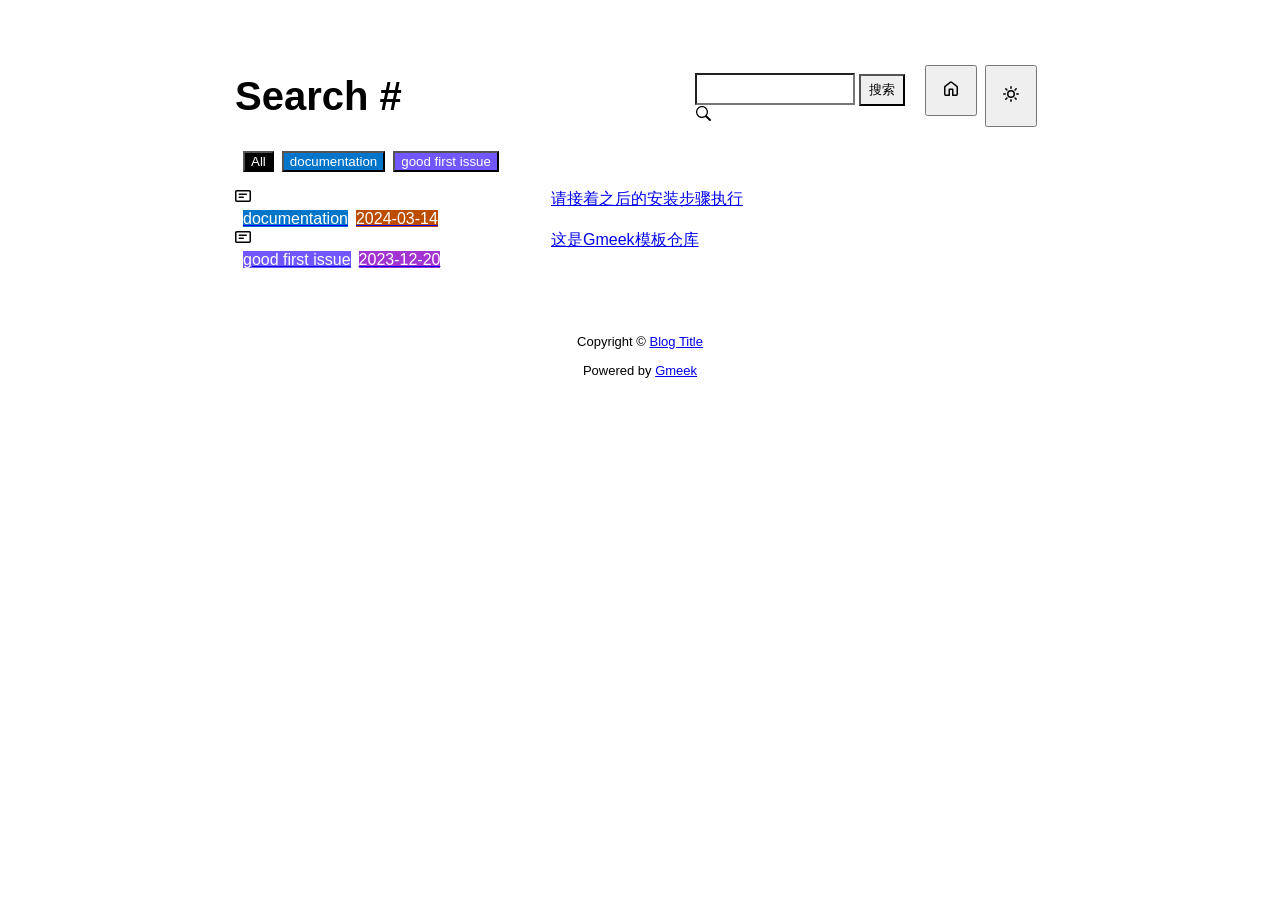
==== docs/tag.html @ 9e06948f "Initial commit" ====
<!DOCTYPE html>
<html data-color-mode="light" data-dark-theme="dark" data-light-theme="light" lang="zh-CN">
<head>
    <meta content="text/html; charset=utf-8" http-equiv="content-type" />
    <meta name="viewport" content="width=device-width,initial-scale=1.0">
    <meta http-equiv="X-UA-Compatible" content="IE=edge">
    <link href="//cdn.staticfile.org/Primer/21.0.7/primer.css" rel="stylesheet" />
    <link rel="icon" href="https://github.githubassets.com/favicons/favicon.svg">
    <script>
        if(localStorage.getItem("meek_theme")==null){}
        else if(localStorage.getItem("meek_theme")=="dark"){document.getElementsByTagName("html")[0].attributes.getNamedItem("data-color-mode").value="dark";}
        else if(localStorage.getItem("meek_theme")=="light"){document.getElementsByTagName("html")[0].attributes.getNamedItem("data-color-mode").value="light";}
    </script>
    
<meta name="description" content="Blog Title search page">
<title>Blog Title - Tag</title>

</head>
<style>
body{box-sizing: border-box;min-width: 200px;max-width: 900px;margin: 20px auto;padding: 45px;font-size: 16px;font-family: sans-serif;line-height: 1.25;}
#header{display:flex;padding-bottom:8px;border-bottom: 1px solid var(--borderColor-muted, var(--color-border-muted));margin-bottom: 16px;}
#footer {margin-top:64px; text-align: center;font-size: small;}

</style>

<style>
.tagTitle{margin:auto 0;font-size:40px;font-weight:bold;overflow:hidden;white-space:nowrap;text-overflow:ellipsis;}
.title-right{display:flex;margin:auto 0 0 auto;}
.title-right .circle{padding: 14px 16px;margin-right:8px;}

.subnav-search{width:222px;margin-top:8px;margin-right:8px;}
.subnav-search-input{width:160px;border-top-right-radius:0px;border-bottom-right-radius:0px;}
.subnav-search button{padding:5px 8px;border-top-left-radius:0px;border-bottom-left-radius:0px;}

.SideNav-icon{margin-right: 16px}
.Label{color: #fff;margin-left:8px;}
.genTime{float: right;}
.d-flex{min-width:0;}
.listTitle{overflow:hidden;white-space:nowrap;text-overflow: ellipsis;max-width: 100%;}
.listLabels{white-space:nowrap;}

@media (max-width: 600px) {
    body { padding: 8px;}
    .tagTitle{display:none;}
    .LabelTime{display:none;}
}
</style>


<body>
    <div id="header">
<span class="tagTitle"><span>Loading</span><span class="AnimatedEllipsis"></span></span>
<div class="title-right">
    <div class="subnav-search">
        <input type="search" class="form-control subnav-search-input float-left" aria-label="Search site" value="" style="height:32px;">
        <button class="btn float-left" type="submit" onclick="javascript:searchShow()">搜索</button>
        <svg class="subnav-search-icon octicon octicon-search" width="16" height="16" viewBox="0 0 16 16" aria-hidden="true">
            <path id="searchSVG" fill-rule="evenodd" d=""></path>
        </svg>
    </div>
    <a href="https://Meekdai.github.io/Gmeek-template"><button id="buttonHome" class="btn btn-invisible circle" title="首页">
        <svg class="octicon" width="16" height="16">
            <path id="pathHome" fill-rule="evenodd" d="M6.906.664a1.749 1.749 0 0 1 2.187 0l5.25 4.2c.415.332.657.835.657 1.367v7.019A1.75 1.75 0 0 1 13.25 15h-3.5a.75.75 0 0 1-.75-.75V9H7v5.25a.75.75 0 0 1-.75.75h-3.5A1.75 1.75 0 0 1 1 13.25V6.23c0-.531.242-1.034.657-1.366l5.25-4.2Zm1.25 1.171a.25.25 0 0 0-.312 0l-5.25 4.2a.25.25 0 0 0-.094.196v7.019c0 .138.112.25.25.25H5.5V8.25a.75.75 0 0 1 .75-.75h3.5a.75.75 0 0 1 .75.75v5.25h2.75a.25.25 0 0 0 .25-.25V6.23a.25.25 0 0 0-.094-.195Z"></path>
        </svg>
    </button></a>
    <button class="btn btn-invisible circle" onclick="modeSwitch()" title="切换主题">
        <svg class="octicon" width="16" height="16" >
            <path id="themeSwitch" fill-rule="evenodd"></path>
        </svg>
    </button>
</div>
</div>
    <div id="content">
<div id="tagLable" style="margin-bottom: 16px;"></div>
<nav class="SideNav"></nav>
<div class="notFind" style="display:none;font-size:24px;margin:8px;">Not Find</div>
</div>
    <div id="footer">Copyright © <span id="year"></span><a href="https://Meekdai.github.io/Gmeek-template"> Blog Title </a>
<p>
<span id="runday"></span>Powered by <a href="https://meekdai.com/Gmeek.html" target="_blank">Gmeek</a>
</p>

<script>
if(""!=""){
    var now=new Date();
    var startSite=new Date("");
    var diff=now.getTime()-startSite.getTime();
    var diffDay=Math.floor(diff/(1000*60*60*24));
    document.getElementById("year").innerHTML=now.getFullYear();
    if(""!=""){document.getElementById("runday").innerHTML=" • "+"网站运行"+diffDay+"天"+" • ";}
    else{document.getElementById("runday").innerHTML="网站运行"+diffDay+"天"+" • ";}
}
</script>
</div>
</body>
<script>
var IconList={'post': 'M0 3.75C0 2.784.784 2 1.75 2h12.5c.966 0 1.75.784 1.75 1.75v8.5A1.75 1.75 0 0 1 14.25 14H1.75A1.75 1.75 0 0 1 0 12.25Zm1.75-.25a.25.25 0 0 0-.25.25v8.5c0 .138.112.25.25.25h12.5a.25.25 0 0 0 .25-.25v-8.5a.25.25 0 0 0-.25-.25ZM3.5 6.25a.75.75 0 0 1 .75-.75h7a.75.75 0 0 1 0 1.5h-7a.75.75 0 0 1-.75-.75Zm.75 2.25h4a.75.75 0 0 1 0 1.5h-4a.75.75 0 0 1 0-1.5Z', 'link': 'm7.775 3.275 1.25-1.25a3.5 3.5 0 1 1 4.95 4.95l-2.5 2.5a3.5 3.5 0 0 1-4.95 0 .751.751 0 0 1 .018-1.042.751.751 0 0 1 1.042-.018 1.998 1.998 0 0 0 2.83 0l2.5-2.5a2.002 2.002 0 0 0-2.83-2.83l-1.25 1.25a.751.751 0 0 1-1.042-.018.751.751 0 0 1-.018-1.042Zm-4.69 9.64a1.998 1.998 0 0 0 2.83 0l1.25-1.25a.751.751 0 0 1 1.042.018.751.751 0 0 1 .018 1.042l-1.25 1.25a3.5 3.5 0 1 1-4.95-4.95l2.5-2.5a3.5 3.5 0 0 1 4.95 0 .751.751 0 0 1-.018 1.042.751.751 0 0 1-1.042.018 1.998 1.998 0 0 0-2.83 0l-2.5 2.5a1.998 1.998 0 0 0 0 2.83Z', 'about': 'M10.561 8.073a6.005 6.005 0 0 1 3.432 5.142.75.75 0 1 1-1.498.07 4.5 4.5 0 0 0-8.99 0 .75.75 0 0 1-1.498-.07 6.004 6.004 0 0 1 3.431-5.142 3.999 3.999 0 1 1 5.123 0ZM10.5 5a2.5 2.5 0 1 0-5 0 2.5 2.5 0 0 0 5 0Z', 'sun': 'M8 10.5a2.5 2.5 0 100-5 2.5 2.5 0 000 5zM8 12a4 4 0 100-8 4 4 0 000 8zM8 0a.75.75 0 01.75.75v1.5a.75.75 0 01-1.5 0V.75A.75.75 0 018 0zm0 13a.75.75 0 01.75.75v1.5a.75.75 0 01-1.5 0v-1.5A.75.75 0 018 13zM2.343 2.343a.75.75 0 011.061 0l1.06 1.061a.75.75 0 01-1.06 1.06l-1.06-1.06a.75.75 0 010-1.06zm9.193 9.193a.75.75 0 011.06 0l1.061 1.06a.75.75 0 01-1.06 1.061l-1.061-1.06a.75.75 0 010-1.061zM16 8a.75.75 0 01-.75.75h-1.5a.75.75 0 010-1.5h1.5A.75.75 0 0116 8zM3 8a.75.75 0 01-.75.75H.75a.75.75 0 010-1.5h1.5A.75.75 0 013 8zm10.657-5.657a.75.75 0 010 1.061l-1.061 1.06a.75.75 0 11-1.06-1.06l1.06-1.06a.75.75 0 011.06 0zm-9.193 9.193a.75.75 0 010 1.06l-1.06 1.061a.75.75 0 11-1.061-1.06l1.06-1.061a.75.75 0 011.061 0z', 'moon': 'M9.598 1.591a.75.75 0 01.785-.175 7 7 0 11-8.967 8.967.75.75 0 01.961-.96 5.5 5.5 0 007.046-7.046.75.75 0 01.175-.786zm1.616 1.945a7 7 0 01-7.678 7.678 5.5 5.5 0 107.678-7.678z', 'search': 'M15.7 13.3l-3.81-3.83A5.93 5.93 0 0 0 13 6c0-3.31-2.69-6-6-6S1 2.69 1 6s2.69 6 6 6c1.3 0 2.48-.41 3.47-1.11l3.83 3.81c.19.2.45.3.7.3.25 0 .52-.09.7-.3a.996.996 0 0 0 0-1.41v.01zM7 10.7c-2.59 0-4.7-2.11-4.7-4.7 0-2.59 2.11-4.7 4.7-4.7 2.59 0 4.7 2.11 4.7 4.7 0 2.59-2.11 4.7-4.7 4.7z', 'rss': 'M2.002 2.725a.75.75 0 0 1 .797-.699C8.79 2.42 13.58 7.21 13.974 13.201a.75.75 0 0 1-1.497.098 10.502 10.502 0 0 0-9.776-9.776.747.747 0 0 1-.7-.798ZM2.84 7.05h-.002a7.002 7.002 0 0 1 6.113 6.111.75.75 0 0 1-1.49.178 5.503 5.503 0 0 0-4.8-4.8.75.75 0 0 1 .179-1.489ZM2 13a1 1 0 1 1 2 0 1 1 0 0 1-2 0Z', 'upload': 'M2.75 14A1.75 1.75 0 0 1 1 12.25v-2.5a.75.75 0 0 1 1.5 0v2.5c0 .138.112.25.25.25h10.5a.25.25 0 0 0 .25-.25v-2.5a.75.75 0 0 1 1.5 0v2.5A1.75 1.75 0 0 1 13.25 14Z M11.78 4.72a.749.749 0 1 1-1.06 1.06L8.75 3.811V9.5a.75.75 0 0 1-1.5 0V3.811L5.28 5.78a.749.749 0 1 1-1.06-1.06l3.25-3.25a.749.749 0 0 1 1.06 0l3.25 3.25Z', 'github': 'M8 0c4.42 0 8 3.58 8 8a8.013 8.013 0 0 1-5.45 7.59c-.4.08-.55-.17-.55-.38 0-.27.01-1.13.01-2.2 0-.75-.25-1.23-.54-1.48 1.78-.2 3.65-.88 3.65-3.95 0-.88-.31-1.59-.82-2.15.08-.2.36-1.02-.08-2.12 0 0-.67-.22-2.2.82-.64-.18-1.32-.27-2-.27-.68 0-1.36.09-2 .27-1.53-1.03-2.2-.82-2.2-.82-.44 1.1-.16 1.92-.08 2.12-.51.56-.82 1.28-.82 2.15 0 3.06 1.86 3.75 3.64 3.95-.23.2-.44.55-.51 1.07-.46.21-1.61.55-2.33-.66-.15-.24-.6-.83-1.23-.82-.67.01-.27.38.01.53.34.19.73.9.82 1.13.16.45.68 1.31 2.69.94 0 .67.01 1.3.01 1.49 0 .21-.15.45-.55.38A7.995 7.995 0 0 1 0 8c0-4.42 3.58-8 8-8Z', 'home': 'M6.906.664a1.749 1.749 0 0 1 2.187 0l5.25 4.2c.415.332.657.835.657 1.367v7.019A1.75 1.75 0 0 1 13.25 15h-3.5a.75.75 0 0 1-.75-.75V9H7v5.25a.75.75 0 0 1-.75.75h-3.5A1.75 1.75 0 0 1 1 13.25V6.23c0-.531.242-1.034.657-1.366l5.25-4.2Zm1.25 1.171a.25.25 0 0 0-.312 0l-5.25 4.2a.25.25 0 0 0-.094.196v7.019c0 .138.112.25.25.25H5.5V8.25a.75.75 0 0 1 .75-.75h3.5a.75.75 0 0 1 .75.75v5.25h2.75a.25.25 0 0 0 .25-.25V6.23a.25.25 0 0 0-.094-.195Z'};
var utterancesLoad=0;
if(localStorage.getItem("meek_theme")==null){localStorage.setItem("meek_theme","light");changeLight();}
else if(localStorage.getItem("meek_theme")=="dark"){changeDark();}
else if(localStorage.getItem("meek_theme")=="light"){changeLight();}

function changeDark(){
    document.getElementsByTagName("html")[0].attributes.getNamedItem("data-color-mode").value="dark";
    document.getElementById("themeSwitch").setAttribute("d",value=IconList["moon"]);
    document.getElementById("themeSwitch").parentNode.style.color="#00f0ff";
    if(utterancesLoad==1){utterancesTheme("dark-blue");}
}
function changeLight(){
    document.getElementsByTagName("html")[0].attributes.getNamedItem("data-color-mode").value="light";
    document.getElementById("themeSwitch").setAttribute("d",value=IconList["sun"]);
    document.getElementById("themeSwitch").parentNode.style.color="#ff5000";
    if(utterancesLoad==1){utterancesTheme("github-light");}
}
function modeSwitch(){
    if(document.getElementsByTagName("html")[0].attributes[0].value=="light"){changeDark();localStorage.setItem("meek_theme","dark");}
    else{changeLight();localStorage.setItem("meek_theme","light");}
}
function utterancesTheme(theme){
    const message = {type: 'set-theme',theme: theme};
    const iframe = document.getElementsByClassName('utterances-frame')[0];
    iframe.contentWindow.postMessage(message, 'https://utteranc.es');
}

console.log("\n %c Gmeek last %c https://github.com/Meekdai/Gmeek \n\n", "color: #fff; background-image: linear-gradient(90deg, rgb(47, 172, 178) 0%, rgb(45, 190, 96) 100%); padding:5px 1px;", "background-image: linear-gradient(90deg, rgb(45, 190, 96) 0%, rgb(255, 255, 255) 100%); padding:5px 0;");
</script>

<script>
document.getElementById("searchSVG").setAttribute("d",IconList["search"]);

tagList=[];
jsonData='';
let requestJson="postList.json"
let request=new XMLHttpRequest();
request.open("GET",requestJson);
request.responseType='text';
request.send();
request.onload=function(){
    jsonData=JSON.parse(request.response);
    console.log(jsonData);
    showList();
    setClassDisplay(decodeURI(window.location.hash.slice(1)));
}

function showList(){
    let SideNav=document.getElementsByClassName("SideNav")[0];
    SideNav.setAttribute("class","SideNav border");
    let tagLable=document.getElementById("tagLable");

    if(tagList.length==0){
        let showLabels=document.createElement("button");
        showLabels.setAttribute("class","Label");
        showLabels.setAttribute("style","background-color:#000");
        showLabels.innerHTML="All";
        showLabels.setAttribute("onclick","javascript:updateShowTag('All');");
        tagLable.appendChild(showLabels);
    }
    for(i in jsonData){
        if(!(tagList.includes(jsonData[i]['label']))){
            tagList.push(jsonData[i]['label']);
            let showLabels=document.createElement("button");
            showLabels.setAttribute("class","Label");
            showLabels.setAttribute("style","background-color:"+jsonData[i]['labelColor']);
            showLabels.innerHTML=jsonData[i]['label'];
            showLabels.setAttribute("onclick","javascript:updateShowTag('"+jsonData[i]['label']+"');");
            tagLable.appendChild(showLabels);
        }

        let div=document.createElement("div");
        div.setAttribute("class","lists "+jsonData[i]['label']);
        let item=document.createElement("a");
        item.setAttribute("class","SideNav-item d-flex flex-items-center flex-justify-between");
        item.setAttribute("href",jsonData[i]['postUrl']);

        let center=document.createElement("div");
        center.setAttribute("class","d-flex flex-items-center");

        svg=document.createElementNS('http://www.w3.org/2000/svg','svg');
        path=document.createElementNS("http://www.w3.org/2000/svg","path"); 
        span=document.createElement("span");
        svg.setAttributeNS(null,"class","SideNav-icon octicon");
        svg.setAttributeNS(null,"style","witdh:16px;height:16px");
        path.setAttributeNS(null, "d", IconList["post"]);
        svg.appendChild(path);

        let title=document.createElement("span");
        title.setAttribute("class","listTitle");
        title.innerHTML=jsonData[i]['postTitle'];
        center.appendChild(svg);
        center.appendChild(title);

        let listLabels=document.createElement("div");
        listLabels.setAttribute("class","listLabels");
        let LabelName=document.createElement("span");
        LabelName.setAttribute("class","Label LabelName");
        LabelName.setAttribute("style","background-color:"+jsonData[i]['labelColor']);
        LabelName.innerHTML=jsonData[i]['label'];
        listLabels.appendChild(LabelName);
        let LabelTime=document.createElement("span");
        LabelTime.setAttribute("class","Label LabelTime");
        LabelTime.setAttribute("style","background-color:"+jsonData[i]['dateLabelColor']);
        LabelTime.innerHTML=jsonData[i]['createdDate'];
        listLabels.appendChild(LabelTime);

        item.appendChild(center);
        item.appendChild(listLabels);
        div.appendChild(item);
        SideNav.appendChild(div);
    }
}

function updateShowTag(label){
    if(window.location.hash.slice(1)!=encodeURI(label)){
        window.location.hash="#"+(label);
        setClassDisplay(label);
    }
}

function setClassDisplay(lable){
    let lists = document.getElementsByClassName("lists");
    let tagTitle = document.getElementsByClassName("tagTitle")[0];
    tagTitle.innerHTML="Tag #"+lable;
    document.title=lable+" - Blog Title";
    document.getElementsByClassName("subnav-search-input")[0].value='';
    if(lable=="All"){
        for(let i = 0; i < lists.length; i++){lists[i].style.display='block';}
        document.getElementsByClassName("notFind")[0].style.display='none';
    }
    else if(tagList.indexOf(lable)!=-1){
        for(let i = 0; i < lists.length; i++){
            lists[i].style.display='none';
        }

        let lables = document.getElementsByClassName(lable);
        for(let i = 0; i < lables.length; i++){
            lables[i].style.display='block';
        }
        document.getElementsByClassName("notFind")[0].style.display='none';
    }
    else{
        document.getElementsByClassName("subnav-search-input")[0].value=lable;
        searchShow();
    }
}

function searchShow(){
    let lists = document.getElementsByClassName("lists");
    let tagTitle = document.getElementsByClassName("tagTitle")[0];
    let searchInput = document.getElementsByClassName("subnav-search-input")[0].value;
    tagTitle.innerHTML="Search #"+searchInput;
    if(searchInput==''){document.title="Search - Blog Title";}
    else{document.title=searchInput+" - Blog Title";}
    let a=0;
    window.location.hash="#"+(searchInput);
    for(let i = 0; i < lists.length; i++){
        if(lists[i].childNodes[0].childNodes[0].childNodes[1].innerHTML.toUpperCase().indexOf(searchInput.toUpperCase())==-1){lists[i].style.display='none';}
        else{lists[i].style.display='block';a=a+1;}
    }
    if(a==0){
        let notFind=document.getElementsByClassName("notFind")[0];
        notFind.style.display='block';
        notFind.innerHTML='Not Find "'+searchInput+'"';
    }
    else{document.getElementsByClassName("notFind")[0].style.display='none';}
}

</script>

</html>
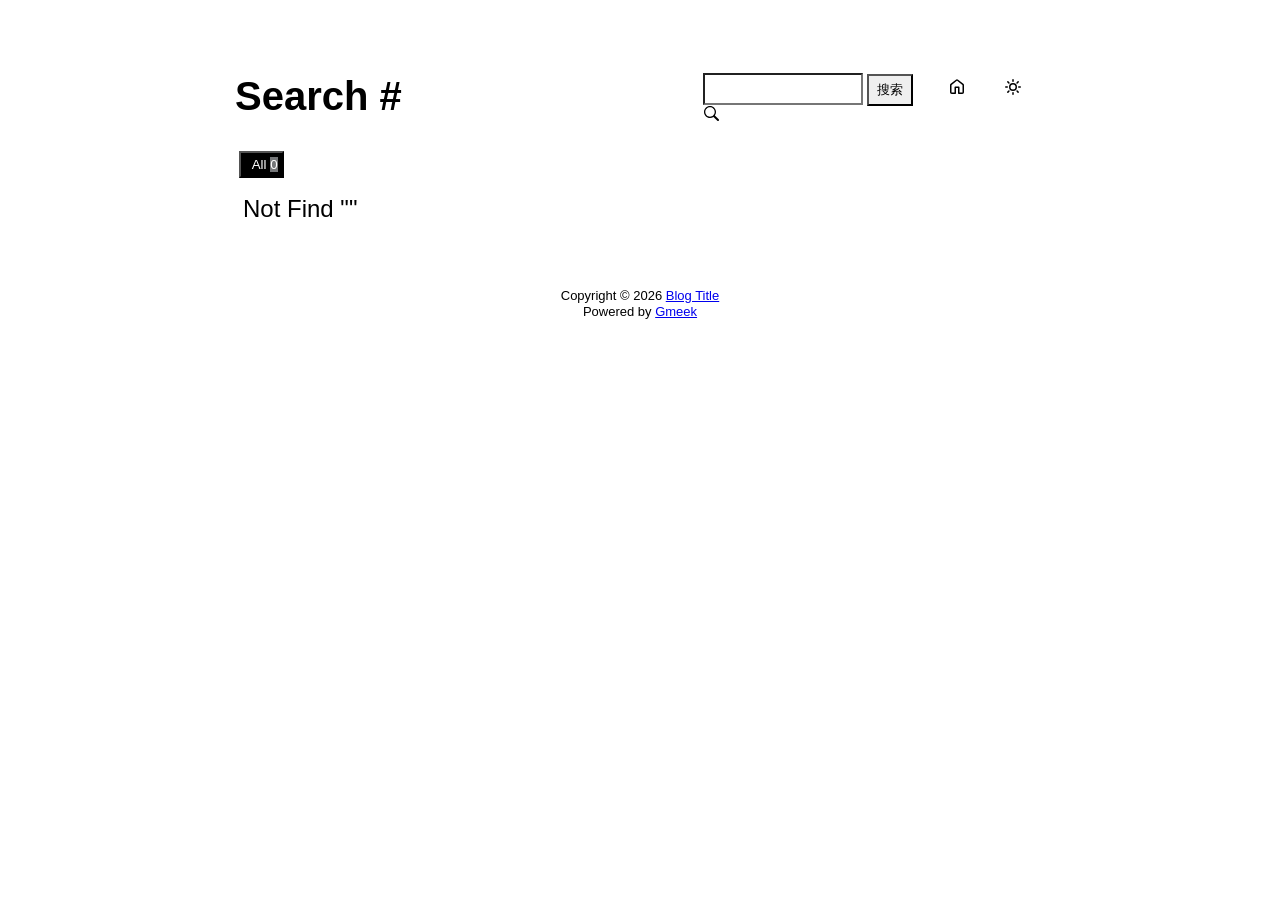
==== commit f7e269e7: "🎉auto update by Gmeek action" ====
--- a/docs/tag.html
+++ b/docs/tag.html
@@ -4,14 +4,12 @@
     <meta content="text/html; charset=utf-8" http-equiv="content-type" />
     <meta name="viewport" content="width=device-width,initial-scale=1.0">
     <meta http-equiv="X-UA-Compatible" content="IE=edge">
-    <link href="//cdn.staticfile.org/Primer/21.0.7/primer.css" rel="stylesheet" />
-    <link rel="icon" href="https://github.githubassets.com/favicons/favicon.svg">
-    <script>
-        if(localStorage.getItem("meek_theme")==null){}
-        else if(localStorage.getItem("meek_theme")=="dark"){document.getElementsByTagName("html")[0].attributes.getNamedItem("data-color-mode").value="dark";}
-        else if(localStorage.getItem("meek_theme")=="light"){document.getElementsByTagName("html")[0].attributes.getNamedItem("data-color-mode").value="light";}
+    <link href='https://mirrors.sustech.edu.cn/cdnjs/ajax/libs/Primer/21.0.7/primer.css' rel='stylesheet' />
+    
+    <link rel="icon" href="https://github.githubassets.com/favicons/favicon.svg"><script>
+        let theme = localStorage.getItem("meek_theme") || "light";
+        document.documentElement.setAttribute("data-color-mode", theme);
     </script>
-    
 <meta name="description" content="Blog Title search page">
 <title>Blog Title - Tag</title>
 
@@ -32,8 +30,11 @@
 .subnav-search-input{width:160px;border-top-right-radius:0px;border-bottom-right-radius:0px;}
 .subnav-search button{padding:5px 8px;border-top-left-radius:0px;border-bottom-left-radius:0px;}
 
-.SideNav-icon{margin-right: 16px}
-.Label{color: #fff;margin-left:8px;}
+.SideNav-icon{margin-right:16px}
+.Label{color: #fff;margin-left:4px;}
+#taglabel .Label {margin-bottom:8px;}
+.Counter{color:#fff;background-color:rgba(234, 238, 242, 0.5)}
+
 .genTime{float: right;}
 .d-flex{min-width:0;}
 .listTitle{overflow:hidden;white-space:nowrap;text-overflow: ellipsis;max-width: 100%;}
@@ -55,80 +56,81 @@
         <input type="search" class="form-control subnav-search-input float-left" aria-label="Search site" value="" style="height:32px;">
         <button class="btn float-left" type="submit" onclick="javascript:searchShow()">搜索</button>
         <svg class="subnav-search-icon octicon octicon-search" width="16" height="16" viewBox="0 0 16 16" aria-hidden="true">
-            <path id="searchSVG" fill-rule="evenodd" d=""></path>
+            <path id="searchSVG" fill-rule="evenodd"></path>
         </svg>
     </div>
-    <a href="https://Meekdai.github.io/Gmeek-template"><button id="buttonHome" class="btn btn-invisible circle" title="首页">
+    <a href="https://LazyBigK1ng.github.io" id="buttonHome" class="btn btn-invisible circle" title="首页">
         <svg class="octicon" width="16" height="16">
-            <path id="pathHome" fill-rule="evenodd" d="M6.906.664a1.749 1.749 0 0 1 2.187 0l5.25 4.2c.415.332.657.835.657 1.367v7.019A1.75 1.75 0 0 1 13.25 15h-3.5a.75.75 0 0 1-.75-.75V9H7v5.25a.75.75 0 0 1-.75.75h-3.5A1.75 1.75 0 0 1 1 13.25V6.23c0-.531.242-1.034.657-1.366l5.25-4.2Zm1.25 1.171a.25.25 0 0 0-.312 0l-5.25 4.2a.25.25 0 0 0-.094.196v7.019c0 .138.112.25.25.25H5.5V8.25a.75.75 0 0 1 .75-.75h3.5a.75.75 0 0 1 .75.75v5.25h2.75a.25.25 0 0 0 .25-.25V6.23a.25.25 0 0 0-.094-.195Z"></path>
+            <path id="pathHome" fill-rule="evenodd"></path>
         </svg>
-    </button></a>
-    <button class="btn btn-invisible circle" onclick="modeSwitch()" title="切换主题">
+    </a>
+    <a class="btn btn-invisible circle" onclick="modeSwitch()" title="切换主题">
         <svg class="octicon" width="16" height="16" >
             <path id="themeSwitch" fill-rule="evenodd"></path>
         </svg>
-    </button>
+    </a>
 </div>
 </div>
     <div id="content">
-<div id="tagLable" style="margin-bottom: 16px;"></div>
+<div id="taglabel" style="margin-bottom:8px;"></div>
 <nav class="SideNav"></nav>
 <div class="notFind" style="display:none;font-size:24px;margin:8px;">Not Find</div>
 </div>
-    <div id="footer">Copyright © <span id="year"></span><a href="https://Meekdai.github.io/Gmeek-template"> Blog Title </a>
-<p>
-<span id="runday"></span>Powered by <a href="https://meekdai.com/Gmeek.html" target="_blank">Gmeek</a>
-</p>
+    <div id="footer"><div id="footer1">Copyright © <span id="copyrightYear"></span> <a href="https://LazyBigK1ng.github.io">Blog Title</a></div>
+<div id="footer2">
+    <span id="runday"></span><span>Powered by <a href="https://meekdai.com/Gmeek.html" target="_blank">Gmeek</a></span>
+</div>
 
 <script>
+var now=new Date();
+document.getElementById("copyrightYear").innerHTML=now.getFullYear();
+
 if(""!=""){
-    var now=new Date();
     var startSite=new Date("");
     var diff=now.getTime()-startSite.getTime();
     var diffDay=Math.floor(diff/(1000*60*60*24));
-    document.getElementById("year").innerHTML=now.getFullYear();
-    if(""!=""){document.getElementById("runday").innerHTML=" • "+"网站运行"+diffDay+"天"+" • ";}
-    else{document.getElementById("runday").innerHTML="网站运行"+diffDay+"天"+" • ";}
-}
-</script>
-</div>
+    document.getElementById("runday").innerHTML="网站运行 "+diffDay+" 天"+" • ";
+}
+</script></div>
 </body>
 <script>
-var IconList={'post': 'M0 3.75C0 2.784.784 2 1.75 2h12.5c.966 0 1.75.784 1.75 1.75v8.5A1.75 1.75 0 0 1 14.25 14H1.75A1.75 1.75 0 0 1 0 12.25Zm1.75-.25a.25.25 0 0 0-.25.25v8.5c0 .138.112.25.25.25h12.5a.25.25 0 0 0 .25-.25v-8.5a.25.25 0 0 0-.25-.25ZM3.5 6.25a.75.75 0 0 1 .75-.75h7a.75.75 0 0 1 0 1.5h-7a.75.75 0 0 1-.75-.75Zm.75 2.25h4a.75.75 0 0 1 0 1.5h-4a.75.75 0 0 1 0-1.5Z', 'link': 'm7.775 3.275 1.25-1.25a3.5 3.5 0 1 1 4.95 4.95l-2.5 2.5a3.5 3.5 0 0 1-4.95 0 .751.751 0 0 1 .018-1.042.751.751 0 0 1 1.042-.018 1.998 1.998 0 0 0 2.83 0l2.5-2.5a2.002 2.002 0 0 0-2.83-2.83l-1.25 1.25a.751.751 0 0 1-1.042-.018.751.751 0 0 1-.018-1.042Zm-4.69 9.64a1.998 1.998 0 0 0 2.83 0l1.25-1.25a.751.751 0 0 1 1.042.018.751.751 0 0 1 .018 1.042l-1.25 1.25a3.5 3.5 0 1 1-4.95-4.95l2.5-2.5a3.5 3.5 0 0 1 4.95 0 .751.751 0 0 1-.018 1.042.751.751 0 0 1-1.042.018 1.998 1.998 0 0 0-2.83 0l-2.5 2.5a1.998 1.998 0 0 0 0 2.83Z', 'about': 'M10.561 8.073a6.005 6.005 0 0 1 3.432 5.142.75.75 0 1 1-1.498.07 4.5 4.5 0 0 0-8.99 0 .75.75 0 0 1-1.498-.07 6.004 6.004 0 0 1 3.431-5.142 3.999 3.999 0 1 1 5.123 0ZM10.5 5a2.5 2.5 0 1 0-5 0 2.5 2.5 0 0 0 5 0Z', 'sun': 'M8 10.5a2.5 2.5 0 100-5 2.5 2.5 0 000 5zM8 12a4 4 0 100-8 4 4 0 000 8zM8 0a.75.75 0 01.75.75v1.5a.75.75 0 01-1.5 0V.75A.75.75 0 018 0zm0 13a.75.75 0 01.75.75v1.5a.75.75 0 01-1.5 0v-1.5A.75.75 0 018 13zM2.343 2.343a.75.75 0 011.061 0l1.06 1.061a.75.75 0 01-1.06 1.06l-1.06-1.06a.75.75 0 010-1.06zm9.193 9.193a.75.75 0 011.06 0l1.061 1.06a.75.75 0 01-1.06 1.061l-1.061-1.06a.75.75 0 010-1.061zM16 8a.75.75 0 01-.75.75h-1.5a.75.75 0 010-1.5h1.5A.75.75 0 0116 8zM3 8a.75.75 0 01-.75.75H.75a.75.75 0 010-1.5h1.5A.75.75 0 013 8zm10.657-5.657a.75.75 0 010 1.061l-1.061 1.06a.75.75 0 11-1.06-1.06l1.06-1.06a.75.75 0 011.06 0zm-9.193 9.193a.75.75 0 010 1.06l-1.06 1.061a.75.75 0 11-1.061-1.06l1.06-1.061a.75.75 0 011.061 0z', 'moon': 'M9.598 1.591a.75.75 0 01.785-.175 7 7 0 11-8.967 8.967.75.75 0 01.961-.96 5.5 5.5 0 007.046-7.046.75.75 0 01.175-.786zm1.616 1.945a7 7 0 01-7.678 7.678 5.5 5.5 0 107.678-7.678z', 'search': 'M15.7 13.3l-3.81-3.83A5.93 5.93 0 0 0 13 6c0-3.31-2.69-6-6-6S1 2.69 1 6s2.69 6 6 6c1.3 0 2.48-.41 3.47-1.11l3.83 3.81c.19.2.45.3.7.3.25 0 .52-.09.7-.3a.996.996 0 0 0 0-1.41v.01zM7 10.7c-2.59 0-4.7-2.11-4.7-4.7 0-2.59 2.11-4.7 4.7-4.7 2.59 0 4.7 2.11 4.7 4.7 0 2.59-2.11 4.7-4.7 4.7z', 'rss': 'M2.002 2.725a.75.75 0 0 1 .797-.699C8.79 2.42 13.58 7.21 13.974 13.201a.75.75 0 0 1-1.497.098 10.502 10.502 0 0 0-9.776-9.776.747.747 0 0 1-.7-.798ZM2.84 7.05h-.002a7.002 7.002 0 0 1 6.113 6.111.75.75 0 0 1-1.49.178 5.503 5.503 0 0 0-4.8-4.8.75.75 0 0 1 .179-1.489ZM2 13a1 1 0 1 1 2 0 1 1 0 0 1-2 0Z', 'upload': 'M2.75 14A1.75 1.75 0 0 1 1 12.25v-2.5a.75.75 0 0 1 1.5 0v2.5c0 .138.112.25.25.25h10.5a.25.25 0 0 0 .25-.25v-2.5a.75.75 0 0 1 1.5 0v2.5A1.75 1.75 0 0 1 13.25 14Z M11.78 4.72a.749.749 0 1 1-1.06 1.06L8.75 3.811V9.5a.75.75 0 0 1-1.5 0V3.811L5.28 5.78a.749.749 0 1 1-1.06-1.06l3.25-3.25a.749.749 0 0 1 1.06 0l3.25 3.25Z', 'github': 'M8 0c4.42 0 8 3.58 8 8a8.013 8.013 0 0 1-5.45 7.59c-.4.08-.55-.17-.55-.38 0-.27.01-1.13.01-2.2 0-.75-.25-1.23-.54-1.48 1.78-.2 3.65-.88 3.65-3.95 0-.88-.31-1.59-.82-2.15.08-.2.36-1.02-.08-2.12 0 0-.67-.22-2.2.82-.64-.18-1.32-.27-2-.27-.68 0-1.36.09-2 .27-1.53-1.03-2.2-.82-2.2-.82-.44 1.1-.16 1.92-.08 2.12-.51.56-.82 1.28-.82 2.15 0 3.06 1.86 3.75 3.64 3.95-.23.2-.44.55-.51 1.07-.46.21-1.61.55-2.33-.66-.15-.24-.6-.83-1.23-.82-.67.01-.27.38.01.53.34.19.73.9.82 1.13.16.45.68 1.31 2.69.94 0 .67.01 1.3.01 1.49 0 .21-.15.45-.55.38A7.995 7.995 0 0 1 0 8c0-4.42 3.58-8 8-8Z', 'home': 'M6.906.664a1.749 1.749 0 0 1 2.187 0l5.25 4.2c.415.332.657.835.657 1.367v7.019A1.75 1.75 0 0 1 13.25 15h-3.5a.75.75 0 0 1-.75-.75V9H7v5.25a.75.75 0 0 1-.75.75h-3.5A1.75 1.75 0 0 1 1 13.25V6.23c0-.531.242-1.034.657-1.366l5.25-4.2Zm1.25 1.171a.25.25 0 0 0-.312 0l-5.25 4.2a.25.25 0 0 0-.094.196v7.019c0 .138.112.25.25.25H5.5V8.25a.75.75 0 0 1 .75-.75h3.5a.75.75 0 0 1 .75.75v5.25h2.75a.25.25 0 0 0 .25-.25V6.23a.25.25 0 0 0-.094-.195Z'};
+var IconList={'sun': 'M8 10.5a2.5 2.5 0 100-5 2.5 2.5 0 000 5zM8 12a4 4 0 100-8 4 4 0 000 8zM8 0a.75.75 0 01.75.75v1.5a.75.75 0 01-1.5 0V.75A.75.75 0 018 0zm0 13a.75.75 0 01.75.75v1.5a.75.75 0 01-1.5 0v-1.5A.75.75 0 018 13zM2.343 2.343a.75.75 0 011.061 0l1.06 1.061a.75.75 0 01-1.06 1.06l-1.06-1.06a.75.75 0 010-1.06zm9.193 9.193a.75.75 0 011.06 0l1.061 1.06a.75.75 0 01-1.06 1.061l-1.061-1.06a.75.75 0 010-1.061zM16 8a.75.75 0 01-.75.75h-1.5a.75.75 0 010-1.5h1.5A.75.75 0 0116 8zM3 8a.75.75 0 01-.75.75H.75a.75.75 0 010-1.5h1.5A.75.75 0 013 8zm10.657-5.657a.75.75 0 010 1.061l-1.061 1.06a.75.75 0 11-1.06-1.06l1.06-1.06a.75.75 0 011.06 0zm-9.193 9.193a.75.75 0 010 1.06l-1.06 1.061a.75.75 0 11-1.061-1.06l1.06-1.061a.75.75 0 011.061 0z', 'moon': 'M9.598 1.591a.75.75 0 01.785-.175 7 7 0 11-8.967 8.967.75.75 0 01.961-.96 5.5 5.5 0 007.046-7.046.75.75 0 01.175-.786zm1.616 1.945a7 7 0 01-7.678 7.678 5.5 5.5 0 107.678-7.678z', 'sync': 'M1.705 8.005a.75.75 0 0 1 .834.656 5.5 5.5 0 0 0 9.592 2.97l-1.204-1.204a.25.25 0 0 1 .177-.427h3.646a.25.25 0 0 1 .25.25v3.646a.25.25 0 0 1-.427.177l-1.38-1.38A7.002 7.002 0 0 1 1.05 8.84a.75.75 0 0 1 .656-.834ZM8 2.5a5.487 5.487 0 0 0-4.131 1.869l1.204 1.204A.25.25 0 0 1 4.896 6H1.25A.25.25 0 0 1 1 5.75V2.104a.25.25 0 0 1 .427-.177l1.38 1.38A7.002 7.002 0 0 1 14.95 7.16a.75.75 0 0 1-1.49.178A5.5 5.5 0 0 0 8 2.5Z', 'home': 'M6.906.664a1.749 1.749 0 0 1 2.187 0l5.25 4.2c.415.332.657.835.657 1.367v7.019A1.75 1.75 0 0 1 13.25 15h-3.5a.75.75 0 0 1-.75-.75V9H7v5.25a.75.75 0 0 1-.75.75h-3.5A1.75 1.75 0 0 1 1 13.25V6.23c0-.531.242-1.034.657-1.366l5.25-4.2Zm1.25 1.171a.25.25 0 0 0-.312 0l-5.25 4.2a.25.25 0 0 0-.094.196v7.019c0 .138.112.25.25.25H5.5V8.25a.75.75 0 0 1 .75-.75h3.5a.75.75 0 0 1 .75.75v5.25h2.75a.25.25 0 0 0 .25-.25V6.23a.25.25 0 0 0-.094-.195Z', 'search': 'M15.7 13.3l-3.81-3.83A5.93 5.93 0 0 0 13 6c0-3.31-2.69-6-6-6S1 2.69 1 6s2.69 6 6 6c1.3 0 2.48-.41 3.47-1.11l3.83 3.81c.19.2.45.3.7.3.25 0 .52-.09.7-.3a.996.996 0 0 0 0-1.41v.01zM7 10.7c-2.59 0-4.7-2.11-4.7-4.7 0-2.59 2.11-4.7 4.7-4.7 2.59 0 4.7 2.11 4.7 4.7 0 2.59-2.11 4.7-4.7 4.7z', 'post': 'M0 3.75C0 2.784.784 2 1.75 2h12.5c.966 0 1.75.784 1.75 1.75v8.5A1.75 1.75 0 0 1 14.25 14H1.75A1.75 1.75 0 0 1 0 12.25Zm1.75-.25a.25.25 0 0 0-.25.25v8.5c0 .138.112.25.25.25h12.5a.25.25 0 0 0 .25-.25v-8.5a.25.25 0 0 0-.25-.25ZM3.5 6.25a.75.75 0 0 1 .75-.75h7a.75.75 0 0 1 0 1.5h-7a.75.75 0 0 1-.75-.75Zm.75 2.25h4a.75.75 0 0 1 0 1.5h-4a.75.75 0 0 1 0-1.5Z'};
 var utterancesLoad=0;
-if(localStorage.getItem("meek_theme")==null){localStorage.setItem("meek_theme","light");changeLight();}
-else if(localStorage.getItem("meek_theme")=="dark"){changeDark();}
-else if(localStorage.getItem("meek_theme")=="light"){changeLight();}
-
-function changeDark(){
-    document.getElementsByTagName("html")[0].attributes.getNamedItem("data-color-mode").value="dark";
-    document.getElementById("themeSwitch").setAttribute("d",value=IconList["moon"]);
-    document.getElementById("themeSwitch").parentNode.style.color="#00f0ff";
-    if(utterancesLoad==1){utterancesTheme("dark-blue");}
-}
-function changeLight(){
-    document.getElementsByTagName("html")[0].attributes.getNamedItem("data-color-mode").value="light";
-    document.getElementById("themeSwitch").setAttribute("d",value=IconList["sun"]);
-    document.getElementById("themeSwitch").parentNode.style.color="#ff5000";
-    if(utterancesLoad==1){utterancesTheme("github-light");}
+
+let themeSettings={
+    "dark": ["dark","moon","#00f0ff","dark-blue"],
+    "light": ["light","sun","#ff5000","github-light"],
+    "auto": ["auto","sync","","preferred-color-scheme"]
+};
+function changeTheme(mode, icon, color, utheme){
+    document.documentElement.setAttribute("data-color-mode",mode);
+    document.getElementById("themeSwitch").setAttribute("d",value=IconList[icon]);
+    document.getElementById("themeSwitch").parentNode.style.color=color;
+    if(utterancesLoad==1){utterancesTheme(utheme);}
 }
 function modeSwitch(){
-    if(document.getElementsByTagName("html")[0].attributes[0].value=="light"){changeDark();localStorage.setItem("meek_theme","dark");}
-    else{changeLight();localStorage.setItem("meek_theme","light");}
+    let currentMode=document.documentElement.getAttribute('data-color-mode');
+    let newMode = currentMode === "light" ? "dark" : currentMode === "dark" ? "auto" : "light";
+    localStorage.setItem("meek_theme", newMode);
+    if(themeSettings[newMode]){
+        changeTheme(...themeSettings[newMode]);
+    }
 }
 function utterancesTheme(theme){
-    const message = {type: 'set-theme',theme: theme};
-    const iframe = document.getElementsByClassName('utterances-frame')[0];
-    iframe.contentWindow.postMessage(message, 'https://utteranc.es');
-}
-
-console.log("\n %c Gmeek last %c https://github.com/Meekdai/Gmeek \n\n", "color: #fff; background-image: linear-gradient(90deg, rgb(47, 172, 178) 0%, rgb(45, 190, 96) 100%); padding:5px 1px;", "background-image: linear-gradient(90deg, rgb(45, 190, 96) 0%, rgb(255, 255, 255) 100%); padding:5px 0;");
+    const message={type:'set-theme',theme: theme};
+    const iframe=document.getElementsByClassName('utterances-frame')[0];
+    iframe.contentWindow.postMessage(message,'https://utteranc.es');
+}
+if(themeSettings[theme]){changeTheme(...themeSettings[theme]);}
+console.log("\n %c Gmeek last https://github.com/Meekdai/Gmeek \n","padding:5px 0;background:#02d81d;color:#fff");
 </script>
 
 <script>
+document.getElementById("pathHome").setAttribute("d",IconList["home"]);
 document.getElementById("searchSVG").setAttribute("d",IconList["search"]);
 
 tagList=[];
+labelsCount={};
 jsonData='';
 let requestJson="postList.json"
 let request=new XMLHttpRequest();
@@ -138,74 +140,88 @@
 request.onload=function(){
     jsonData=JSON.parse(request.response);
     console.log(jsonData);
-    showList();
+    showList(labelsCount);
     setClassDisplay(decodeURI(window.location.hash.slice(1)));
 }
 
-function showList(){
+function showList(labelsCount){
     let SideNav=document.getElementsByClassName("SideNav")[0];
-    SideNav.setAttribute("class","SideNav border");
-    let tagLable=document.getElementById("tagLable");
-
-    if(tagList.length==0){
-        let showLabels=document.createElement("button");
-        showLabels.setAttribute("class","Label");
-        showLabels.setAttribute("style","background-color:#000");
-        showLabels.innerHTML="All";
-        showLabels.setAttribute("onclick","javascript:updateShowTag('All');");
-        tagLable.appendChild(showLabels);
-    }
+    SideNav.classList.add("border");
+    let taglabel=document.getElementById("taglabel");
+
+    jsonData['labelColorDict']["All"]="#000";
+    labelsCount["All"]=0;
+    for (let key in jsonData) {
+        if (key !== 'labelColorDict' && Array.isArray(jsonData[key]['labels'])) {
+            labelsCount["All"]++;
+            for (let label of jsonData[key]['labels']) {
+                labelsCount[label] = (labelsCount[label] || 0) + 1;
+            }
+        }
+    }
+
+    let sortedLabelsList = Object.keys(labelsCount).sort((a, b) => labelsCount[b] - labelsCount[a]);
+    for (let label of sortedLabelsList) {
+        tagList.push(label);
+        let showLabels = document.createElement("button");
+        showLabels.setAttribute("class", "Label");
+        showLabels.setAttribute("style", "background-color:" + jsonData['labelColorDict'][label]+";padding:4px;");
+        showLabels.innerHTML="&nbsp;&nbsp;"+label+" ";
+        showLabels.setAttribute("onclick", "javascript:updateShowTag('" + label + "');");
+
+        let LabelNum=document.createElement("span");
+        LabelNum.setAttribute("class","Counter");
+        LabelNum.innerHTML=labelsCount[label];
+        showLabels.appendChild(LabelNum);
+        taglabel.appendChild(showLabels);
+    }
+
     for(i in jsonData){
-        if(!(tagList.includes(jsonData[i]['label']))){
-            tagList.push(jsonData[i]['label']);
-            let showLabels=document.createElement("button");
-            showLabels.setAttribute("class","Label");
-            showLabels.setAttribute("style","background-color:"+jsonData[i]['labelColor']);
-            showLabels.innerHTML=jsonData[i]['label'];
-            showLabels.setAttribute("onclick","javascript:updateShowTag('"+jsonData[i]['label']+"');");
-            tagLable.appendChild(showLabels);
-        }
-
-        let div=document.createElement("div");
-        div.setAttribute("class","lists "+jsonData[i]['label']);
-        let item=document.createElement("a");
-        item.setAttribute("class","SideNav-item d-flex flex-items-center flex-justify-between");
-        item.setAttribute("href",jsonData[i]['postUrl']);
-
-        let center=document.createElement("div");
-        center.setAttribute("class","d-flex flex-items-center");
-
-        svg=document.createElementNS('http://www.w3.org/2000/svg','svg');
-        path=document.createElementNS("http://www.w3.org/2000/svg","path"); 
-        span=document.createElement("span");
-        svg.setAttributeNS(null,"class","SideNav-icon octicon");
-        svg.setAttributeNS(null,"style","witdh:16px;height:16px");
-        path.setAttributeNS(null, "d", IconList["post"]);
-        svg.appendChild(path);
-
-        let title=document.createElement("span");
-        title.setAttribute("class","listTitle");
-        title.innerHTML=jsonData[i]['postTitle'];
-        center.appendChild(svg);
-        center.appendChild(title);
-
-        let listLabels=document.createElement("div");
-        listLabels.setAttribute("class","listLabels");
-        let LabelName=document.createElement("span");
-        LabelName.setAttribute("class","Label LabelName");
-        LabelName.setAttribute("style","background-color:"+jsonData[i]['labelColor']);
-        LabelName.innerHTML=jsonData[i]['label'];
-        listLabels.appendChild(LabelName);
-        let LabelTime=document.createElement("span");
-        LabelTime.setAttribute("class","Label LabelTime");
-        LabelTime.setAttribute("style","background-color:"+jsonData[i]['dateLabelColor']);
-        LabelTime.innerHTML=jsonData[i]['createdDate'];
-        listLabels.appendChild(LabelTime);
-
-        item.appendChild(center);
-        item.appendChild(listLabels);
-        div.appendChild(item);
-        SideNav.appendChild(div);
+        if(i!='labelColorDict'){
+            let div=document.createElement("div");
+            div.setAttribute("class","lists "+jsonData[i]['labels'].join(" "));
+            let item=document.createElement("a");
+            item.setAttribute("class","SideNav-item d-flex flex-items-center flex-justify-between");
+            item.setAttribute("href",jsonData[i]['postUrl']);
+
+            let center=document.createElement("div");
+            center.setAttribute("class","d-flex flex-items-center");
+
+            svg=document.createElementNS('http://www.w3.org/2000/svg','svg');
+            path=document.createElementNS("http://www.w3.org/2000/svg","path"); 
+            span=document.createElement("span");
+            svg.setAttributeNS(null,"class","SideNav-icon octicon");
+            svg.setAttributeNS(null,"style","width:16px;height:16px");
+            path.setAttributeNS(null, "d", IconList["post"]);
+            svg.appendChild(path);
+
+            let title=document.createElement("span");
+            title.setAttribute("class","listTitle");
+            title.innerHTML=jsonData[i]['postTitle'];
+            center.appendChild(svg);
+            center.appendChild(title);
+
+            let listLabels=document.createElement("div");
+            listLabels.setAttribute("class","listLabels");
+            
+            for(label of jsonData[i]['labels']){
+                let LabelName=document.createElement("span");
+                LabelName.setAttribute("class","Label LabelName");
+                LabelName.setAttribute("style","background-color:"+jsonData['labelColorDict'][label]);
+                LabelName.innerHTML=label;
+                listLabels.appendChild(LabelName);
+            }
+            let LabelTime=document.createElement("span");
+            LabelTime.setAttribute("class","Label LabelTime");
+            LabelTime.setAttribute("style","background-color:"+jsonData[i]['dateLabelColor']);
+            LabelTime.innerHTML=jsonData[i]['createdDate'];
+            listLabels.appendChild(LabelTime);
+
+            item.appendChild(center);
+            item.appendChild(listLabels);
+            div.appendChild(item);
+            SideNav.appendChild(div);
+        }
     }
 }
 
@@ -216,29 +232,29 @@
     }
 }
 
-function setClassDisplay(lable){
+function setClassDisplay(label){
     let lists = document.getElementsByClassName("lists");
     let tagTitle = document.getElementsByClassName("tagTitle")[0];
-    tagTitle.innerHTML="Tag #"+lable;
-    document.title=lable+" - Blog Title";
+    tagTitle.innerHTML="Tag #"+label;
+    document.title=label+" - Blog Title";
     document.getElementsByClassName("subnav-search-input")[0].value='';
-    if(lable=="All"){
+    if(label=="All"){
         for(let i = 0; i < lists.length; i++){lists[i].style.display='block';}
         document.getElementsByClassName("notFind")[0].style.display='none';
     }
-    else if(tagList.indexOf(lable)!=-1){
+    else if(tagList.indexOf(label)!=-1){
         for(let i = 0; i < lists.length; i++){
             lists[i].style.display='none';
         }
 
-        let lables = document.getElementsByClassName(lable);
-        for(let i = 0; i < lables.length; i++){
-            lables[i].style.display='block';
+        let labels = document.getElementsByClassName(label);
+        for(let i = 0; i < labels.length; i++){
+            labels[i].style.display='block';
         }
         document.getElementsByClassName("notFind")[0].style.display='none';
     }
     else{
-        document.getElementsByClassName("subnav-search-input")[0].value=lable;
+        document.getElementsByClassName("subnav-search-input")[0].value=label;
         searchShow();
     }
 }
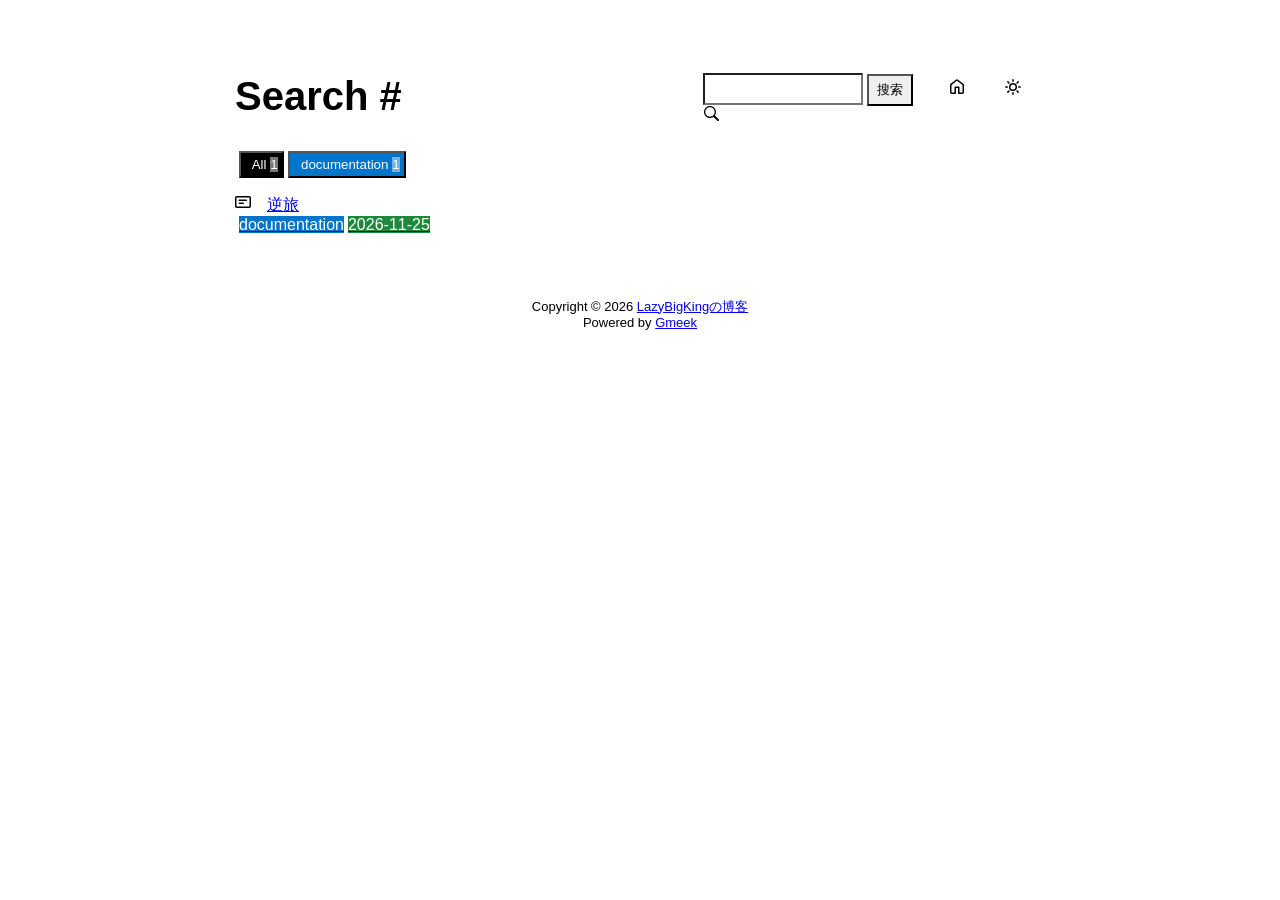
==== commit 77090f77: "🎉auto update by Gmeek action" ====
--- a/docs/tag.html
+++ b/docs/tag.html
@@ -6,12 +6,12 @@
     <meta http-equiv="X-UA-Compatible" content="IE=edge">
     <link href='https://mirrors.sustech.edu.cn/cdnjs/ajax/libs/Primer/21.0.7/primer.css' rel='stylesheet' />
     
-    <link rel="icon" href="https://github.githubassets.com/favicons/favicon.svg"><script>
+    <link rel="icon" href="https://avatars.githubusercontent.com/u/104244826?v=4&size=64"><script>
         let theme = localStorage.getItem("meek_theme") || "light";
         document.documentElement.setAttribute("data-color-mode", theme);
     </script>
-<meta name="description" content="Blog Title search page">
-<title>Blog Title - Tag</title>
+<meta name="description" content="LazyBigKingの博客 search page">
+<title>LazyBigKingの博客 - Tag</title>
 
 </head>
 <style>
@@ -76,7 +76,7 @@
 <nav class="SideNav"></nav>
 <div class="notFind" style="display:none;font-size:24px;margin:8px;">Not Find</div>
 </div>
-    <div id="footer"><div id="footer1">Copyright © <span id="copyrightYear"></span> <a href="https://LazyBigK1ng.github.io">Blog Title</a></div>
+    <div id="footer"><div id="footer1">Copyright © <span id="copyrightYear"></span> <a href="https://LazyBigK1ng.github.io">LazyBigKingの博客</a></div>
 <div id="footer2">
     <span id="runday"></span><span>Powered by <a href="https://meekdai.com/Gmeek.html" target="_blank">Gmeek</a></span>
 </div>
@@ -236,7 +236,7 @@
     let lists = document.getElementsByClassName("lists");
     let tagTitle = document.getElementsByClassName("tagTitle")[0];
     tagTitle.innerHTML="Tag #"+label;
-    document.title=label+" - Blog Title";
+    document.title=label+" - LazyBigKingの博客";
     document.getElementsByClassName("subnav-search-input")[0].value='';
     if(label=="All"){
         for(let i = 0; i < lists.length; i++){lists[i].style.display='block';}
@@ -264,8 +264,8 @@
     let tagTitle = document.getElementsByClassName("tagTitle")[0];
     let searchInput = document.getElementsByClassName("subnav-search-input")[0].value;
     tagTitle.innerHTML="Search #"+searchInput;
-    if(searchInput==''){document.title="Search - Blog Title";}
-    else{document.title=searchInput+" - Blog Title";}
+    if(searchInput==''){document.title="Search - LazyBigKingの博客";}
+    else{document.title=searchInput+" - LazyBigKingの博客";}
     let a=0;
     window.location.hash="#"+(searchInput);
     for(let i = 0; i < lists.length; i++){
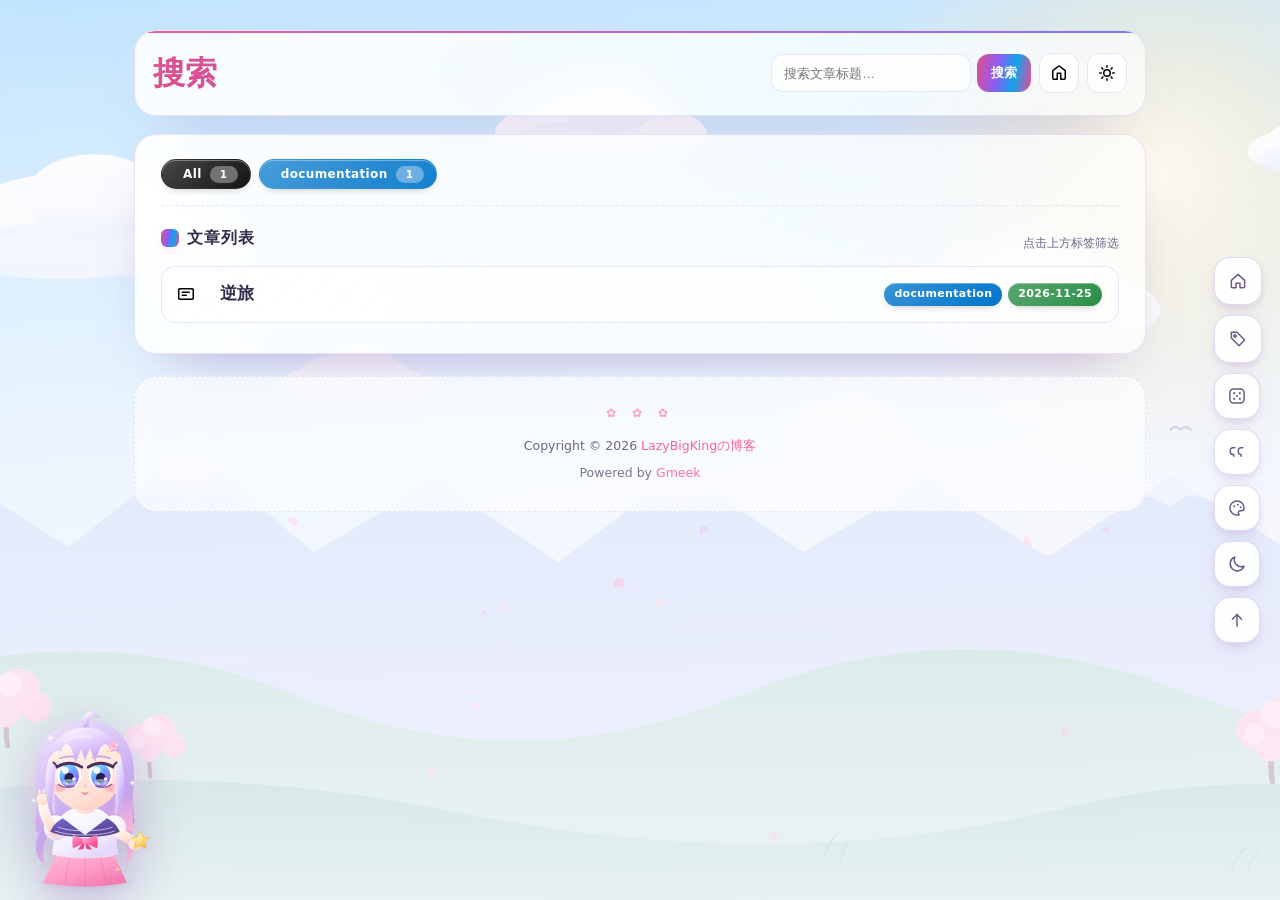
==== commit 97e1c1ed: "First Change" ====
--- a/docs/tag.html
+++ b/docs/tag.html
@@ -5,6 +5,32 @@
     <meta name="viewport" content="width=device-width,initial-scale=1.0">
     <meta http-equiv="X-UA-Compatible" content="IE=edge">
     <link href='https://mirrors.sustech.edu.cn/cdnjs/ajax/libs/Primer/21.0.7/primer.css' rel='stylesheet' />
+<script>
+/* 二次元主题引导：加载 static/anime/ 下的样式与脚本（Gmeek 会把 static/ 自动复制到 docs/） */
+(function () {
+  document.documentElement.classList.add('anime');
+  var p = location.pathname || '/';
+  var base = /\/post\/[^/]*$/.test(p) ? p.replace(/post\/[^/]*$/, '') : p.replace(/[^/]*$/, '');
+  if (!base) base = '/';
+  window.__ANIME_BASE__ = base;
+  var css = document.createElement('link');
+  css.rel = 'stylesheet';
+  css.href = base + 'anime/anime.css';
+  document.head.appendChild(css);
+  var loadMain = function () {
+    var js = document.createElement('script');
+    js.src = base + 'anime/anime.js';
+    js.async = false;
+    document.head.appendChild(js);
+  };
+  var conf = document.createElement('script');
+  conf.src = base + 'anime/config.js';
+  conf.async = false;
+  conf.onload = loadMain;
+  conf.onerror = loadMain;
+  document.head.appendChild(conf);
+})();
+</script>
     
     <link rel="icon" href="https://avatars.githubusercontent.com/u/104244826?v=4&size=64"><script>
         let theme = localStorage.getItem("meek_theme") || "light";
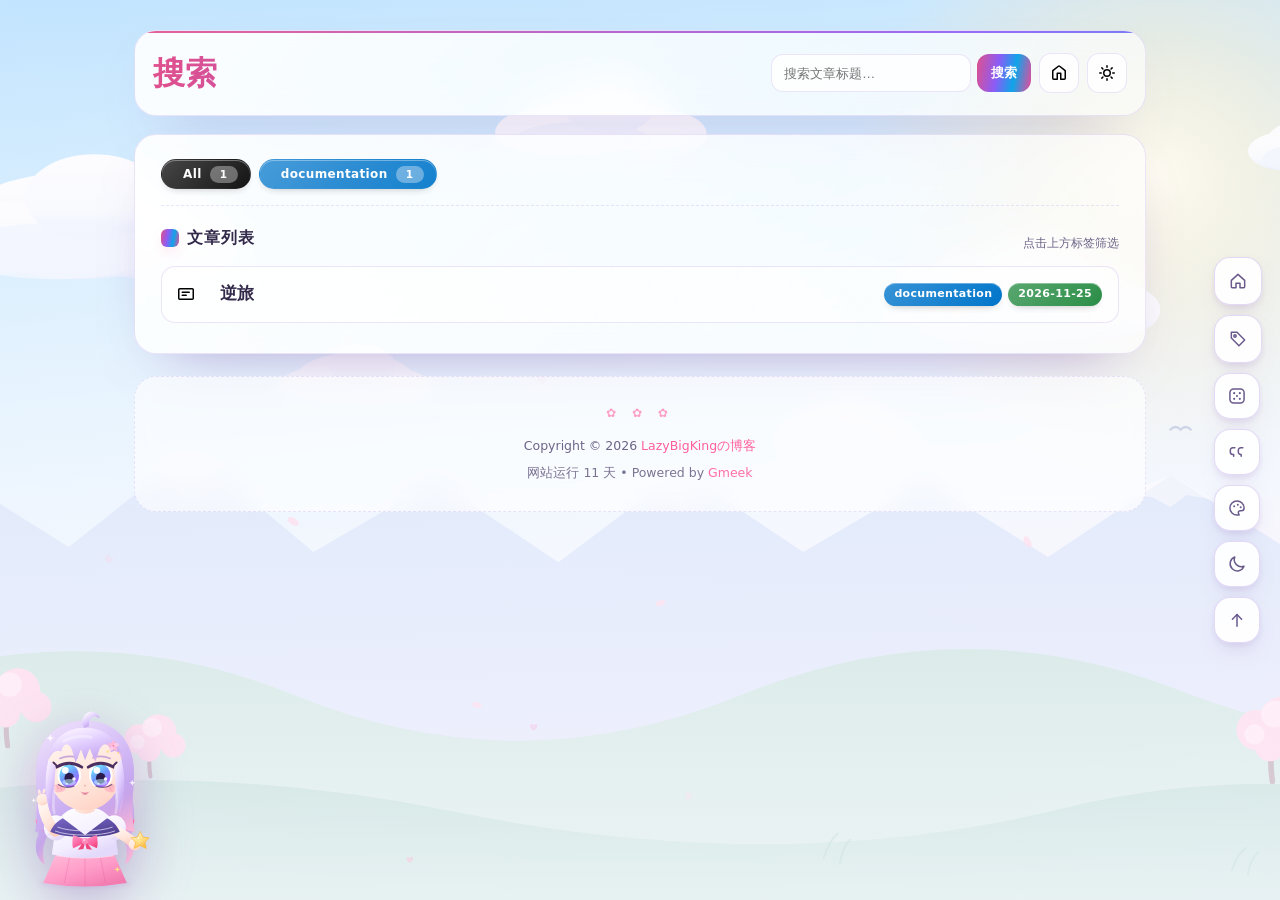
==== commit 3f8bf3b8: "🎉auto update by Gmeek action" ====
--- a/docs/tag.html
+++ b/docs/tag.html
@@ -5,7 +5,7 @@
     <meta name="viewport" content="width=device-width,initial-scale=1.0">
     <meta http-equiv="X-UA-Compatible" content="IE=edge">
     <link href='https://mirrors.sustech.edu.cn/cdnjs/ajax/libs/Primer/21.0.7/primer.css' rel='stylesheet' />
-<script>
+    <script>
 /* 二次元主题引导：加载 static/anime/ 下的样式与脚本（Gmeek 会把 static/ 自动复制到 docs/） */
 (function () {
   document.documentElement.classList.add('anime');
@@ -31,7 +31,6 @@
   document.head.appendChild(conf);
 })();
 </script>
-    
     <link rel="icon" href="https://avatars.githubusercontent.com/u/104244826?v=4&size=64"><script>
         let theme = localStorage.getItem("meek_theme") || "light";
         document.documentElement.setAttribute("data-color-mode", theme);
@@ -111,8 +110,8 @@
 var now=new Date();
 document.getElementById("copyrightYear").innerHTML=now.getFullYear();
 
-if(""!=""){
-    var startSite=new Date("");
+if("2026-11-25"!=""){
+    var startSite=new Date("2026-11-25");
     var diff=now.getTime()-startSite.getTime();
     var diffDay=Math.floor(diff/(1000*60*60*24));
     document.getElementById("runday").innerHTML="网站运行 "+diffDay+" 天"+" • ";
